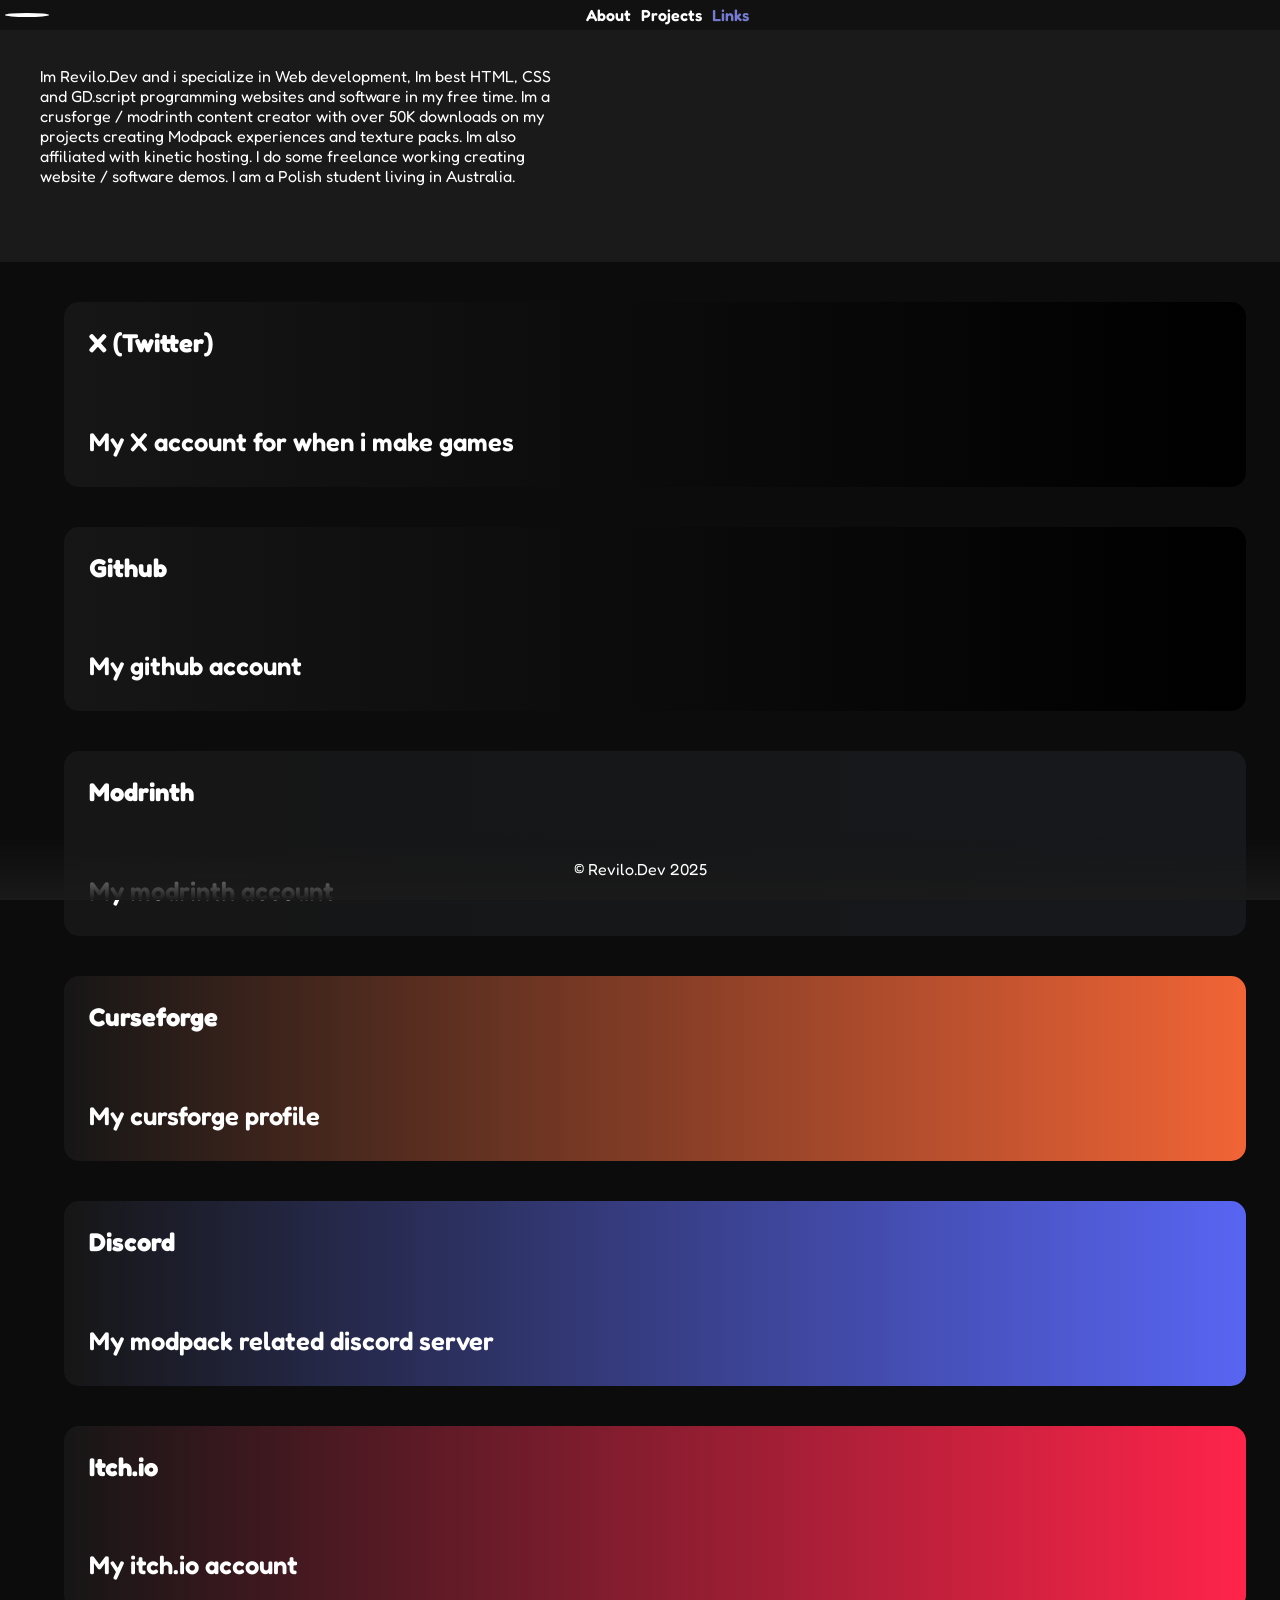
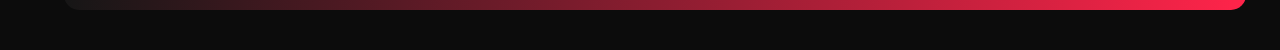
==== links.html @ 8ce101af "Add files via upload" ====
<!DOCTYPE html>
<html lang="en">
<head>
    <meta charset="UTF-8">
    <meta name="viewport" content="width=device-width, initial-scale=1.0">
    <title>Revilo.Dev.com</title>
    <link rel="stylesheet" href="styles.css">
    <link rel="icon" href="Images/profile.png" type="image/png">
    <link rel="preconnect" href="https://fonts.googleapis.com">
    <link rel="preconnect" href="https://fonts.gstatic.com" crossorigin>
    <link href="https://fonts.googleapis.com/css2?family=Anton&family=Fredoka:wght@300..700&family=Jersey+25&display=swap" rel="stylesheet">
</head>
<body>
    

    <div class="top">
        <div class="navbar">
            <img src="Images/profile.png" alt="">
            <div class="links">            
                <a href="index.html">About</a>
                <a href="projects.html">Projects</a>                <a style="color: #757AD2;" href="links.html">Links</a></div>
        </div>


        <div class="head">
            <img src="Images/headlogo.png" alt="">
            <div class="text"><p>Im Revilo.Dev and i specialize in Web development, Im best HTML, CSS and GD.script programming websites and software in my free time. Im a crusforge / modrinth content creator with over 50K downloads on my projects creating Modpack experiences and texture packs. Im also affiliated with kinetic hosting. I do some freelance working creating website / software demos. I am a Polish student living in Australia.</p></div>
        </div>

    </div>

    <div class="body">

        <a href="https://x.com/ReviloDev">
            <div class="link" style="background-image: -webkit-linear-gradient(left, #161616, #000000);" >
                <div class="header"><h1>X (Twitter)</h1></div>
                <div class="content"><p>My X account for when i make games</p></div>
                <div class="image"><img src="Images/x.png" alt=""></div>
            </div>
        </a>

        <a href="https://github.com/Revilo-Dev">
            <div class="link" style="background-image: -webkit-linear-gradient(left, #161616, #000000);">
                <div class="header"><h1>Github</h1></div>
                <div class="content"><p>My github account</p></div>
                <div class="image"><img src="Images/git.png" alt=""></div>
            </div>
        </a>

        <a href="https://modrinth.com/user/ReviloDev">
            <div class="link" style="background-image: -webkit-linear-gradient(left, #161616, #16181C);">
                <div class="header"><h1>Modrinth</h1></div>
                <div class="content"><p>My modrinth account</p></div>
                <div class="image"><img src="Images/mod.png" alt=""></div>
            </div>
        </a>

        <a href="https://www.curseforge.com/members/revilodev/projects">
            <div class="link" style="background-image: -webkit-linear-gradient(left, #161616, #F16436);">
                <div class="header"><h1>Curseforge</h1></div>
                <div class="content"><p>My cursforge profile</p></div>
                <div class="image"><img src="Images/forge.png" alt=""></div>
            </div>
        </a>

        <a href="https://discord.gg/DARzByw6VW">
            <div class="link" style="background-image: -webkit-linear-gradient(left, #161616, #5865F2);">
                <div class="header"><h1>Discord</h1></div>
                <div class="content"><p>My modpack related discord server</p></div>
                <div class="image"><img src="Images/cord.png" alt=""></div>
            </div>
        </a>

        <a href="https://revilodev.itch.io/">
            <div class="link" style="background-image: -webkit-linear-gradient(left, #161616, #FF244A);">
                <div class="header"><h1>Itch.io</h1></div>
                <div class="content"><p>My itch.io account</p></div>
                <div class="image"><img src="Images/itch.png" alt=""></div>
            </div>
        </a>





    </div>

    <div class="footer">
        <p>© Revilo.Dev 2025</p>
    </div>


</body>
</html>
---- styles.css ----
/*animation*/

.body {
    /* Optional: Initial styles for the body container */
    counter-reset: element-index;
  }
  
  /* Apply animation to direct children of .body (excluding anchors) */
  .body > *:not(a) {
    opacity: 0;
    transform: translateY(40px); /* Initial slide distance */
    animation: fadeInSlideUp 0.8s ease-out forwards;
    animation-delay: calc(0.1s * var(--element-index));
    counter-increment: element-index;
  }
  
  /* Style the anchor tags for layout and apply animation to them */
  .body > a {
    display: block; /* Make each link take full width */
    margin-bottom: 10px; /* Add spacing between links */
    text-decoration: none; /* Remove default link underline */
    opacity: 0;
    transform: translateY(40px); /* Initial slide distance for anchors */
    animation: fadeInSlideUp 0.8s ease-out forwards;
    animation-delay: calc(0.1s * var(--element-index));
    counter-increment: element-index;
  }
  
  /* Target the .link divs within the anchors for specific styling */
  .body > a > .link {
    /* Apply the background gradient and other visual styles here */
    color: white; /* Example text color */
    padding: 15px;
    border-radius: 15px;
  }
  


  @keyframes fadeInSlideUp {
    from {
      opacity: 0;
      transform: translateY(40px);
    }
    to {
      opacity: 1;
      transform: translateY(0);
    }
  }
  
  /* animation done */




  body {
    font-family: 'Fredoka', sans-serif;
    background-color: #0C0C0C;
    color: white;
    overflow-x: hidden;
    -webkit-user-select: none; /* Safari */
    -moz-user-select: none;    /* Firefox */
    -ms-user-select: none;     /* IE 10+ */
    user-select: none; 
    margin: 0;
    padding: 0;

}



  .body h2 {
    margin-top: 2em;
    width: 55%;
    border-bottom: 1px solid #ccc;
    padding-bottom: 0.5em;
  }
  

  .body > *:first-child {
    margin-top: 0;
  }
  

  .link .header h1 {
    margin-top: 0;
  }
  
  .link .content p {
    margin-bottom: 0;
  }
  
  .link .image img {
    max-width: 50px;
    vertical-align: middle;
  }
  


img {
    -webkit-user-drag: none; /* Safari and Chrome */
    -khtml-user-drag: none;  /* Konqueror HTML */
    -moz-user-drag: none;    /* Firefox */
    -o-user-drag: none;      /* Opera */

}


a {
    font-family: 'Fredoka', sans-serif;
    font-weight: 600;
    color: white;
    font-style: normal;
    text-decoration: none;
}

h5 {
    color: grey;
}

b {
    color: white;
}
h3 {
    color:  rgb(173, 173, 173);
}

h2 {
    color: #757AD2;
}


.body {
    padding-top: 40px;
    margin-left: 5%;
    margin-right: 5%;

}


.navbar {
    background-color: #00000054;
    display: flex;
    width: 100%;
    overflow-x: hidden;
    align-items: center;
    padding: 5px;
}

.navbar img {
    width: 5%;
    min-width: 20px;
    max-width: 40px;
    border-radius: 100%;
    border-style: solid;
    border-width: 2px;
}


.links {
    display: flex;
    width: 100%;
    justify-content: center;
    gap: 10px;
}

.head {
    display: grid;
    width: 80%;
    overflow-x: hidden;
    padding: 20px;
    padding-bottom: 60px;
    margin-left: 20px;
}

.head > .text {
    width: 50%;
}
.head > img {
    width: 50%;
}


.footer {
    background-image: linear-gradient(to bottom, #0c0c0c00, #1A1A1A);
    color: white; 
    padding: 5px;
    text-align: center;
    position: fixed; 
    bottom: 0;
    left: 0;
    width: 100%; 
    box-sizing: border-box; 
}


.link {
  display: grid;
  grid-template-areas:
    "header image"
    "content image"
    "foot image";
  grid-template-columns: 2fr 1fr;
  gap: 5px;
  justify-self: center;
  margin-bottom: 40px;
  align-self: center;
  min-height: 50px;
  width: 100%;
  background-image: -webkit-linear-gradient(left, #161616, #ffffff);
  border-radius: 20%;
  padding: 5px;

}

.link:hover {
    border-style: solid;
    border-width: 1px;
    
}

.link > div {
  padding: 10px;
}

.link > div.header {
  font-size: 1vw;
  grid-area: header;
  text-align: left;
}

.link > div.image {
  grid-area: image;
  justify-self: right;
  max-width: 400px;
}

.link > div.image img {
  width: 100%;
  max-width: 400px;
  min-width: 100px;
  border-radius: 20px;
  align-self: center;
  justify-self: right;
}

.link > div.content {
  scroll-behavior: smooth;
  grid-area: content;
  font-size: 2vw;
  max-height: 100px;
}

.link > div.foot {
  grid-area: foot;
}

@media (max-width: 500px) {

  .sections {
    display: flex;
    align-self: left;
    gap: 20px;
    justify-content: left; 
    padding-bottom: 10px;
    padding-top: 20px;
    max-width: 90%; 
    margin: 0 auto; 
    overflow-x: auto; 
    -webkit-overflow-scrolling: touch; 
}



  .head > .text {
    width: 80%;
}


  .link > div.header {
    font-size: 10px;
    grid-area: header;
    text-align: left;
  }

  .link > div.content {
    scroll-behavior: smooth;
    grid-area: content;
    font-size: 10px;
    max-height: 100px;
  }



}


.sections {
    display: flex;
    align-self: center;
    gap: 20px;
    justify-content: center; 
    padding-bottom: 10px;
    padding-top: 20px;
    max-width: 90%; 
    margin: 0 auto; 
    overflow-x: auto; 
    -webkit-overflow-scrolling: touch; 
}

 button {
    padding: 10px;
    border-radius: 20px;
    color: white;
    background-color: #1A1A1A;
    border-style: none;
    width: 100px;
    cursor: pointer;
    transition: background-color 0.5s ease;
    flex-shrink: 0;
}

 button:hover {
    background-color: #383838;

}

#selected button{
    background-color: #757AD2;
}

#selected button:hover {
  background-color: #aaaef8;
}


.nothing {
    display: flex;
    justify-self: center;
    padding: 200px;
}


.top {
    background-color: #1A1A1A;
    width: 100%;
    margin: 0%;
    padding: 0%;
}

::-webkit-scrollbar {
    width: 10px;
}

::-webkit-scrollbar-track {
    background: #000000;
}

::-webkit-scrollbar-thumb {
    background: #757AD2;
    border-radius: 30px;
}
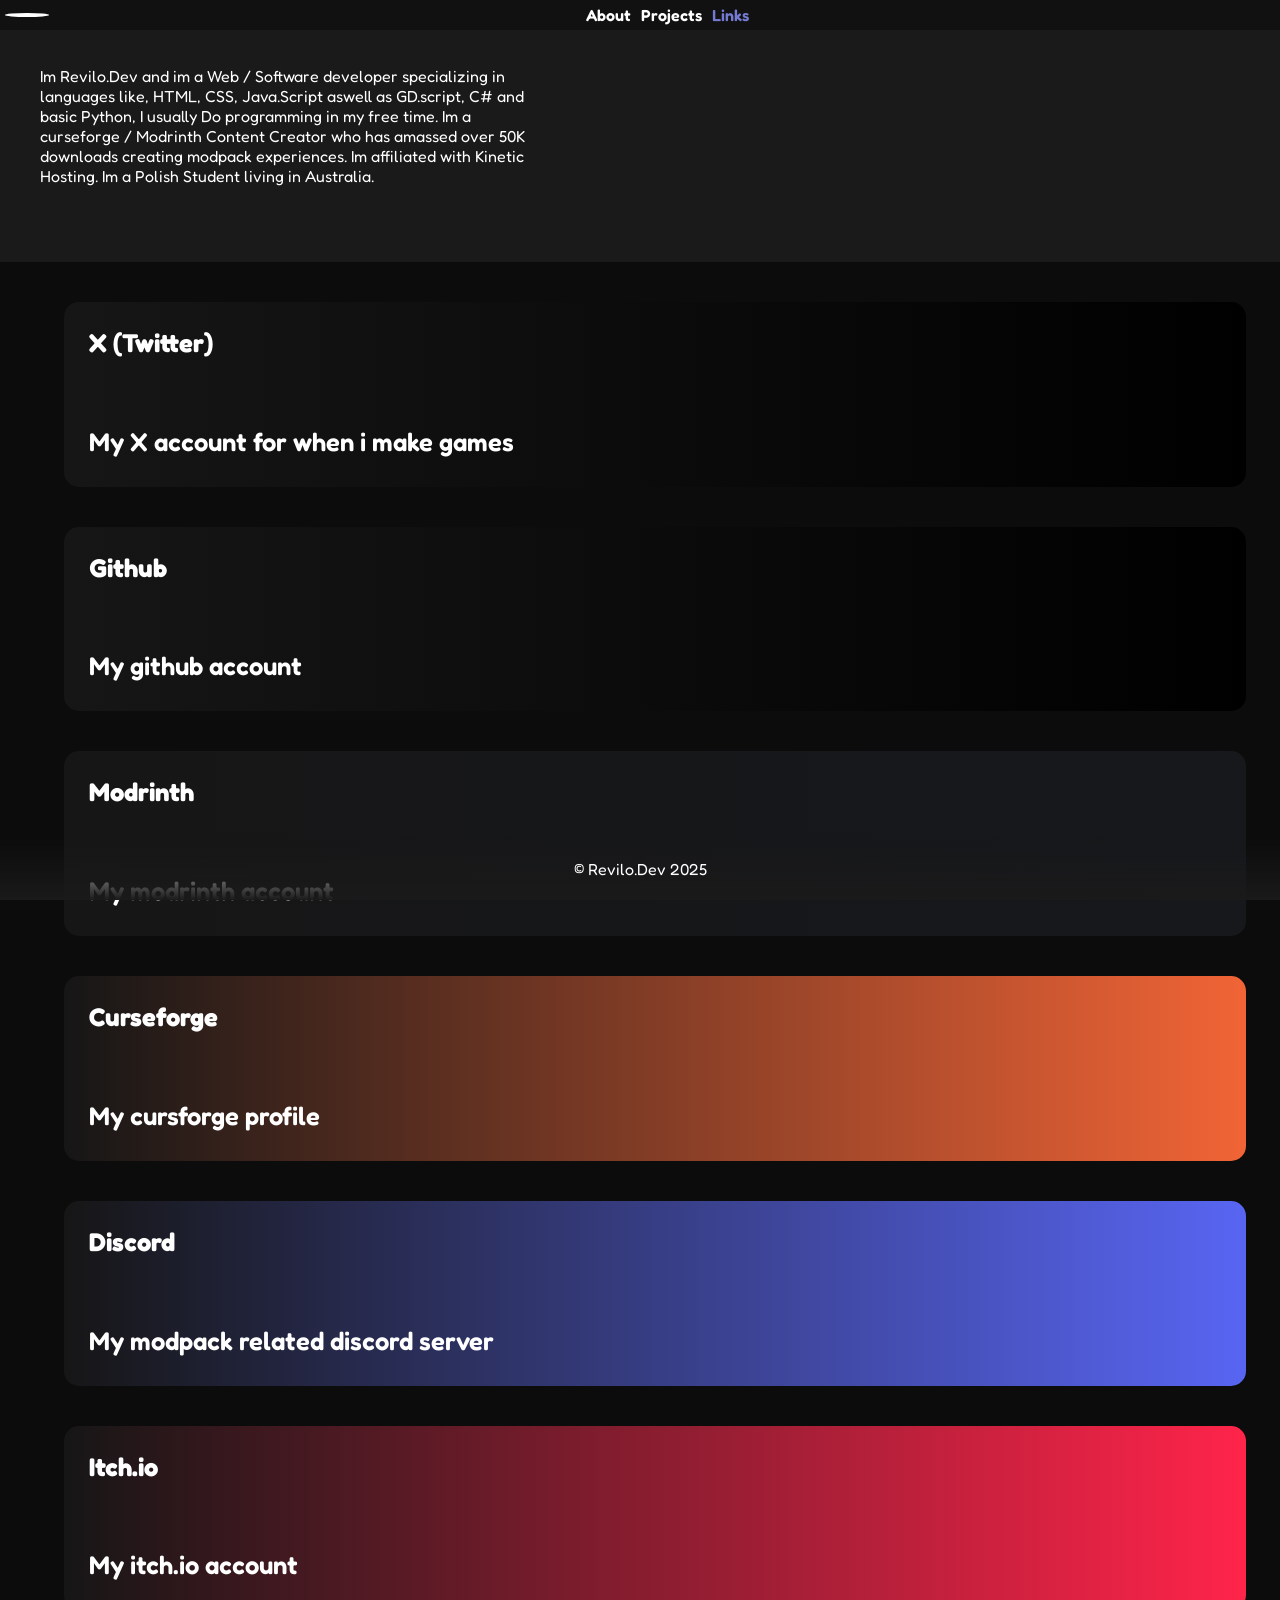
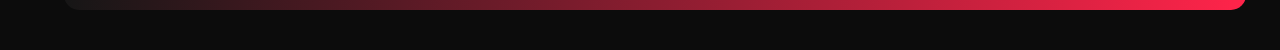
==== commit 0d014574: "Add files via upload" ====
--- a/links.html
+++ b/links.html
@@ -24,7 +24,7 @@
 
         <div class="head">
             <img src="Images/headlogo.png" alt="">
-            <div class="text"><p>Im Revilo.Dev and i specialize in Web development, Im best HTML, CSS and GD.script programming websites and software in my free time. Im a crusforge / modrinth content creator with over 50K downloads on my projects creating Modpack experiences and texture packs. Im also affiliated with kinetic hosting. I do some freelance working creating website / software demos. I am a Polish student living in Australia.</p></div>
+            <div class="text"><p>Im Revilo.Dev and im a Web / Software developer specializing in languages like, HTML, CSS, Java.Script aswell as GD.script, C# and basic Python, I usually Do programming in my free time. Im a curseforge / Modrinth Content Creator  who has amassed over 50K downloads creating modpack experiences. Im affiliated with Kinetic Hosting. Im a Polish Student living in Australia.</p></div>
         </div>
 
     </div>
